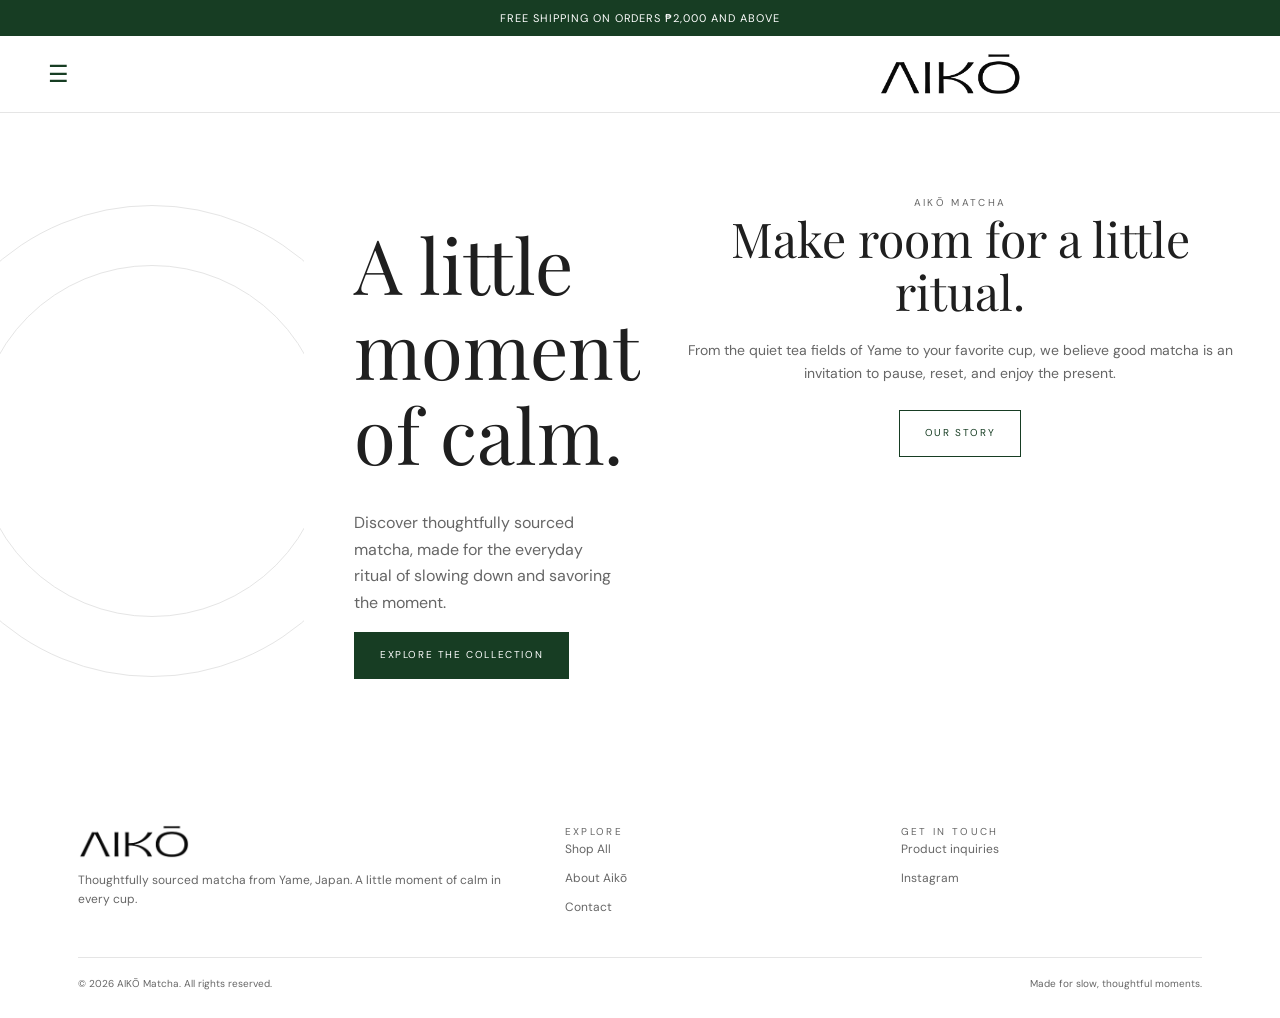
==== index.html @ 4884ad60 "Update index.html" ====
<!doctype html>
<html lang="en">
<head>
  <meta charset="utf-8">
  <meta name="viewport" content="width=device-width,initial-scale=1">
  <meta name="theme-color" content="#f7f6f0">
  <title>Home | AIKŌ Matcha</title>
  <meta name="description" content="Discover thoughtfully sourced Japanese matcha from Yame, Japan at AIKŌ Matcha.">
  <link rel="stylesheet" href="assets/styles.css">
</head>

<body>

  <div class="announcement">
    FREE SHIPPING ON ORDERS ₱2,000 AND ABOVE
  </div>

  <header class="site-header">
  <div class="nav-wrap" style="position: relative;">

      <button class="menu-toggle" aria-label="Open menu" onclick="toggleMenu()">☰</button>

     <nav class="nav-links">
  <a href="index.html">Home</a>
  <a href="shop.html">Shop All</a>
  <a href="about.html">Our Story</a>
  <a href="contact.html">Contact</a>
</nav>

     <a class="brand" href="index.html" style="position: absolute; left: 50%; top: 50%; transform: translate(-50%, -50%); z-index: 2;">
  <img src="assets/aiko-logo.png" alt="Aikō Matcha" style="height: 45px; width: auto; display: block;">
</a>

    </div>

    <nav class="mobile-nav">
      <a href="index.html">Home</a>
      <a href="shop.html">Shop All</a>
      <a href="about.html">About Aikō</a>
      <a href="contact.html">Contact</a>
    </nav>
  </header>

  <main>

    <!-- HERO SECTION -->
    <section class="hero">

      <!-- VIDEO ABOVE THE INTRODUCTION -->
  
<section class="hero">

  <div class="hero-art">
   <video autoplay muted loop playsinline
  style="width:100vw;max-width:none;height:520px;position:relative;left:50%;transform:translateX(-50%);z-index:1;object-fit:cover;display:block;"
  aria-label="AIKŌ Matcha video">
      <source src="assets/Aiko-compressed.MP4" type="video/mp4">
    </video>
  </div>

  <div class="hero-copy">
 <h1>A little moment<br>of calm.</h1>
    <p class="lead">Discover thoughtfully sourced matcha, made for the everyday ritual of slowing down and savoring the moment.</p>
    <a class="button" href="shop.html">Explore the collection</a>
  </div>

</section>

    <!-- STORY SECTION -->
    <section class="story-band">

      <div class="eyebrow">Aikō Matcha</div>

      <h2>Make room for a little ritual.</h2>

      <p>
        From the quiet tea fields of Yame to your favorite cup, we believe good matcha is an invitation to pause, reset, and enjoy the present.
      </p>

      <a class="button outline" href="about.html">
        Our story
      </a>

    </section>

  </main>

  <!-- FOOTER -->
  <footer class="footer">

    <div class="container">

      <div class="footer-grid">

        <div>

         <a class="brand" href="index.html">
  <img src="assets/aiko-logo.png"
       alt="Aikō Matcha"
       style="height: 35px; width: auto; display: block;">
</a>

          <p>
            Thoughtfully sourced matcha from Yame, Japan. A little moment of calm in every cup.
          </p>

        </div>

        <div>

          <div class="eyebrow">Explore</div>

          <div class="footer-links">
            <a href="shop.html">Shop All</a>
            <a href="about.html">About Aikō</a>
            <a href="contact.html">Contact</a>
          </div>

        </div>

        <div>

          <div class="eyebrow">Get in touch</div>

          <div class="footer-links">
            <a href="contact.html">Product inquiries</a>
            <a href="https://www.instagram.com/" target="_blank" rel="noopener">Instagram </a>
          </div>

        </div>

      </div>

      <div class="copyright">

        <span>
          © <span data-year></span> AIKŌ Matcha. All rights reserved.
        </span>

        <span>
          Made for slow, thoughtful moments.
        </span>

      </div>

    </div>

  </footer>

  <script src="assets/script.js" defer></script>

</body>
</html>
---- assets/styles.css ----
@import url('https://fonts.googleapis.com/css2?family=DM+Sans:wght@400;500;600&family=Playfair+Display:wght@400;500;600&display=swap');

:root {
  --cream: #ffffff;
  --paper: #ffffff;
  --sage: #ffffff;
  --green: #173D23;
  --deep: #1f1f1f;
  --muted: #666666;
  --line: #e5e5e5;
  --white: #ffffff;
  --serif: 'Playfair Display', Georgia, serif;
  --sans: 'DM Sans', Arial, sans-serif;
}

/* GENERAL */

* {
  box-sizing: border-box;
}

html {
  scroll-behavior: smooth;
}

body {
  margin: 0;
  background: var(--cream);
  color: var(--deep);
  font-family: var(--sans);
  font-size: 14px;
  line-height: 1.65;
}

a {
  color: inherit;
  text-decoration: none;
}

button,
input,
textarea,
select {
  font: inherit;
}

/* ANNOUNCEMENT BAR */

.announcement {
  text-align: center;
  background: var(--green);
  color: #fff;
  padding: 9px 16px;
  font-size: 11px;
  letter-spacing: .09em;
}

/* STANDARD HEADER */

.site-header {
  background: rgba(255,255,255,.98);
  border-bottom: 1px solid var(--line);
  position: sticky;
  top: 0;
  z-index: 100;
}

.nav-wrap {
  position: relative;
  max-width: 1240px;
  margin: auto;
  padding: 15px 28px;
  display: grid;
  grid-template-columns: 1fr auto 1fr;
  align-items: center;
  min-height: 76px;
}

/* HAMBURGER */

.menu-toggle {
  display: block;
  justify-self: start;
  background: none;
  border: none;
  color: var(--green);
  font-size: 23px;
  padding: 0;
  cursor: pointer;
  line-height: 1;
  z-index: 3;
}

/* HIDE OLD DESKTOP NAVIGATION */

.nav-links {
  display: none !important;
}

/* CENTERED LOGO */

.nav-wrap .brand {
  grid-column: 2;
  justify-self: center;
  display: block;
  text-align: center;
  line-height: 0;
  z-index: 2;
}

.nav-wrap .brand img {
  height: 45px;
  width: auto;
  display: block;
}

/* CART LINK */

.cart-link {
  grid-column: 3;
  justify-self: end;
  color: var(--green);
  font-size: 10px;
  letter-spacing: 1.5px;
  white-space: nowrap;
  z-index: 3;
}

.cart-link:hover {
  opacity: .65;
}

/* HAMBURGER MENU CONTENT */

.mobile-nav {
  display: none;
  padding: 20px 28px;
  background: #ffffff;
  border-top: 1px solid var(--line);
}

.mobile-nav.open {
  display: grid;
  gap: 16px;
}

.mobile-nav a {
  font-size: 11px;
  letter-spacing: .14em;
  text-transform: uppercase;
  color: var(--green);
}

.mobile-nav a:hover {
  opacity: .6;
}

/* CONTAINERS */

.container {
  max-width: 1180px;
  margin: auto;
  padding: 0 28px;
}

.eyebrow {
  font-size: 10px;
  letter-spacing: .23em;
  text-transform: uppercase;
  color: var(--muted);
}

/* TYPOGRAPHY */

h1,
h2,
h3 {
  font-family: var(--serif);
  font-weight: 400;
  line-height: 1.12;
}

h1 {
  font-size: clamp(42px, 6vw, 76px);
  margin: 18px 0;
}

h2 {
  font-size: clamp(32px, 4vw, 48px);
  margin: 0 0 20px;
}

h3 {
  font-size: 25px;
}

.lead {
  font-size: 16px;
  color: var(--muted);
  max-width: 530px;
}

/* BUTTONS */

.button {
  display: inline-flex;
  align-items: center;
  justify-content: center;
  padding: 14px 25px;
  background: var(--green);
  color: white;
  border: 1px solid var(--green);
  font-size: 10px;
  letter-spacing: .16em;
  text-transform: uppercase;
  transition: .2s;
}

.button:hover {
  background: #245332;
  border-color: #245332;
}

.button.outline {
  background: transparent;
  color: var(--green);
  border-color: var(--green);
}

.button.outline:hover {
  background: var(--green);
  color: white;
}

/* HOMEPAGE HERO */

.hero {
  display: grid;
  grid-template-columns: 1fr 1fr;
  min-height: 610px;
  background: var(--paper);
}

.hero-copy {
  padding: 90px max(40px, calc((100vw - 1180px)/2));
  padding-right: 7%;
  display: flex;
  flex-direction: column;
  justify-content: center;
  align-items: flex-start;
}

.hero-art {
  min-height: 500px;
  background: #ffffff;
  display: flex;
  align-items: center;
  justify-content: center;
  position: relative;
  overflow: hidden;
}

.hero-art:before,
.hero-art:after {
  content: '';
  position: absolute;
  border: 1px solid #e5e5e5;
  border-radius: 50%;
  width: 470px;
  height: 470px;
}

.hero-art:after {
  width: 350px;
  height: 350px;
}

.hero-art img {
  width: min(74%, 440px);
  position: relative;
  z-index: 1;
  mix-blend-mode: multiply;
}

/* SECTIONS */

.section {
  padding: 88px 0;
}

.section-head {
  display: flex;
  justify-content: space-between;
  align-items: end;
  margin-bottom: 30px;
}

.section-head p {
  max-width: 400px;
  color: var(--muted);
}

/* PRODUCTS */

.product-grid {
  display: grid;
  grid-template-columns: repeat(2, minmax(0, 1fr));
  gap: 26px;
}

.product-card .product-image {
  display: block;
  background: var(--paper);
  overflow: hidden;
}

.product-card img {
  display: block;
  width: 100%;
  transition: transform .5s;
}

.product-card a:hover img {
  transform: scale(1.025);
}

.product-meta {
  display: flex;
  justify-content: space-between;
  gap: 10px;
  padding: 15px 2px;
}

.product-meta h3 {
  font-size: 22px;
  margin: 0 0 3px;
}

.price {
  font-size: 12px;
  color: var(--muted);
}

/* STORY */

.story-band {
  background: #ffffff;
  padding: 82px 24px;
  text-align: center;
}

.story-band p {
  max-width: 600px;
  margin: 0 auto 25px;
  color: var(--muted);
}

/* SPLIT CONTENT */

.split {
  display: grid;
  grid-template-columns: 1fr 1fr;
  gap: 70px;
  align-items: center;
}

.split img {
  width: 100%;
  display: block;
  background: var(--paper);
}

.text-block p {
  color: var(--muted);
}

/* PAGE INTRO */

.page-intro {
  text-align: center;
  padding: 75px 20px 48px;
}

.page-intro p {
  max-width: 580px;
  margin: auto;
  color: var(--muted);
}

/* PRODUCT DETAILS */

.product-detail {
  display: grid;
  grid-template-columns: 1.05fr .95fr;
  gap: 70px;
  padding: 50px 0 90px;
  align-items: start;
}

.product-detail .product-visual {
  background: var(--paper);
}

.product-detail img {
  width: 100%;
  display: block;
}

.product-info {
  position: sticky;
  top: 120px;
  padding-top: 30px;
}

.product-info h1 {
  font-size: 54px;
}

.product-info .price {
  font-size: 16px;
  color: var(--deep);
}

.product-info p {
  color: var(--muted);
}

.product-info .button {
  margin-top: 20px;
}

.note {
  font-size: 11px;
  color: var(--muted);
  margin-top: 14px;
}

/* CONTACT FORM */

.contact-layout {
  display: grid;
  grid-template-columns: .8fr 1.2fr;
  gap: 70px;
  padding: 25px 0 90px;
}

.form {
  display: grid;
  gap: 14px;
}

.form label {
  font-size: 10px;
  letter-spacing: .12em;
  text-transform: uppercase;
}

.form input,
.form textarea,
.form select {
  width: 100%;
  padding: 14px;
  background: #ffffff;
  border: 1px solid var(--line);
  outline: none;
  color: var(--deep);
}

.form textarea {
  min-height: 130px;
  resize: vertical;
}

.form input:focus,
.form textarea:focus,
.form select:focus {
  border-color: var(--green);
}

/* FOOTER */

.footer {
  background: #ffffff;
  padding: 55px 0 25px;
}

.footer-grid {
  display: grid;
  grid-template-columns: 1.5fr 1fr 1fr;
  gap: 35px;
}

.footer .brand {
  text-align: left;
  font-size: 26px;
}

.footer p,
.footer a {
  font-size: 12px;
  color: var(--muted);
}

.footer-links {
  display: grid;
  gap: 9px;
}

.copyright {
  border-top: 1px solid var(--line);
  margin-top: 35px;
  padding-top: 18px;
  display: flex;
  justify-content: space-between;
  font-size: 10px;
  color: var(--muted);
}

/* TAGS */

.tag {
  display: inline-block;
  border: 1px solid var(--line);
  padding: 6px 10px;
  font-size: 9px;
  letter-spacing: .14em;
  text-transform: uppercase;
  color: var(--muted);
}

/* ADD TO CART */

.add-cart-btn {
  display: block;
  width: 100%;
  margin-top: 12px;
  padding: 13px 10px;
  background: var(--green);
  color: #fff;
  border: 1px solid var(--green);
  font-size: 10px;
  letter-spacing: 2px;
  cursor: pointer;
  transition: all .3s ease;
}

.add-cart-btn:hover {
  background: #fff;
  color: var(--green);
}

.cart-message {
  font-size: 12px;
  color: var(--green);
  margin-top: 8px;
  min-height: 16px;
}

/* CART PAGE */

.cart-section {
  margin: 50px auto;
  padding: 30px;
  max-width: 700px;
  background: #fff;
  border: 1px solid var(--line);
}

.cart-section h2 {
  font-size: 22px;
  margin-bottom: 20px;
}

.cart-item {
  display: flex;
  justify-content: space-between;
  padding: 12px 0;
  border-bottom: 1px solid var(--line);
  font-size: 13px;
}

.cart-total {
  display: flex;
  justify-content: space-between;
  margin-top: 20px;
  font-weight: 600;
}

.checkout-btn {
  display: block;
  width: 100%;
  margin-top: 22px;
  padding: 15px;
  background: var(--green);
  color: white;
  text-align: center;
  text-decoration: none;
  font-size: 11px;
  letter-spacing: 2px;
}

.checkout-btn:hover {
  background: #245332;
}

.empty-cart {
  font-size: 13px;
  color: #777;
}

/* MOBILE AND TABLET */

@media (max-width: 760px) {

  .nav-wrap {
    grid-template-columns: 1fr auto 1fr;
    padding: 13px 18px;
    min-height: 68px;
  }

  .menu-toggle {
    display: block;
    font-size: 22px;
  }

  .nav-links {
    display: none !important;
  }

  .nav-wrap .brand img {
    height: 42px;
  }

  .cart-link {
    font-size: 9px;
    letter-spacing: 1px;
  }

  .mobile-nav {
    padding: 18px 22px 24px;
  }

  .mobile-nav.open {
    display: grid;
    gap: 16px;
  }

  .hero {
    grid-template-columns: 1fr;
  }

  .hero-copy {
    padding: 65px 28px;
  }

  .hero-art {
    min-height: 370px;
  }

  .section {
    padding: 60px 0;
  }

  .container {
    padding: 0 20px;
  }

  .section-head {
    display: block;
  }

  .product-grid {
    gap: 14px;
  }

  .product-meta {
    display: block;
  }

  .product-meta h3 {
    font-size: 18px;
  }

  .split,
  .product-detail,
  .contact-layout {
    grid-template-columns: 1fr;
    gap: 30px;
  }

  .product-detail {
    padding-top: 25px;
  }

  .product-info {
    position: static;
    padding-top: 0;
  }

  .product-info h1 {
    font-size: 44px;
  }

  .footer-grid {
    grid-template-columns: 1fr 1fr;
  }

  .footer-grid > div:first-child {
    grid-column: 1 / -1;
  }

  .copyright {
    display: block;
    line-height: 2;
  }

  .page-intro {
    padding: 55px 18px 35px;
  }

  .cart-section {
    margin: 30px auto;
    padding: 20px;
  }

}
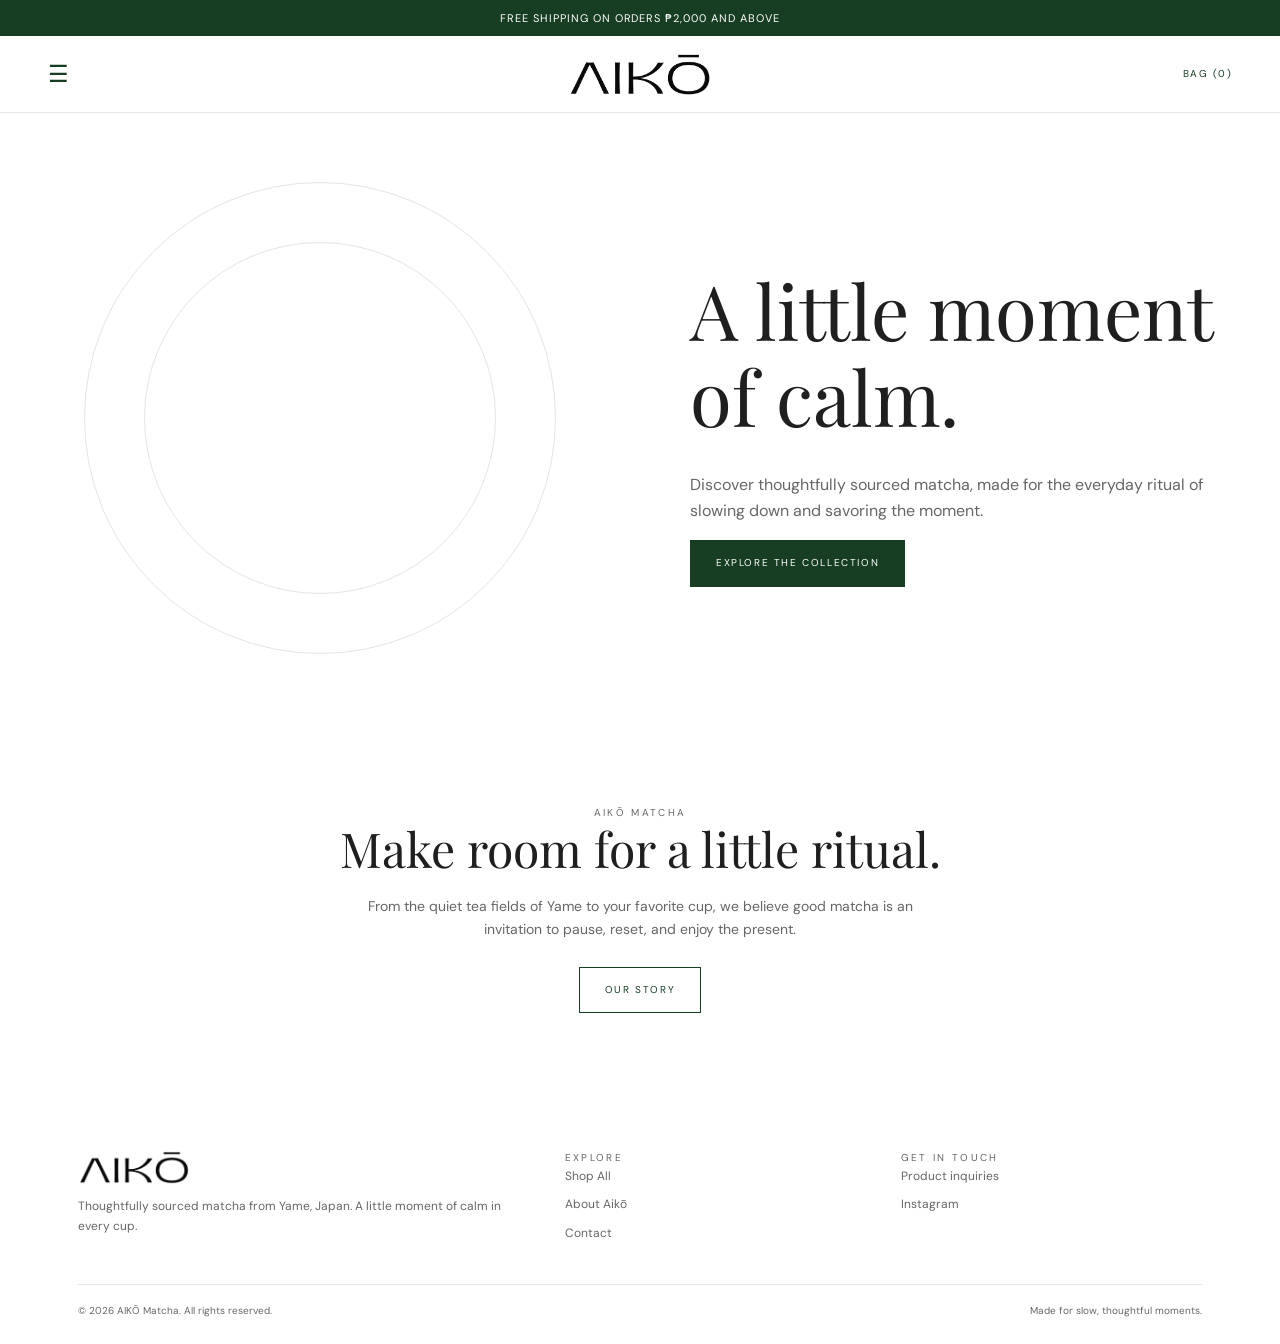
==== commit 3d074916: "Update index.html" ====
--- a/index.html
+++ b/index.html
@@ -5,67 +5,102 @@
   <meta charset="utf-8">
   <meta name="viewport" content="width=device-width,initial-scale=1">
   <meta name="theme-color" content="#f7f6f0">
+
   <title>Home | AIKŌ Matcha</title>
+
   <meta name="description" content="Discover thoughtfully sourced Japanese matcha from Yame, Japan at AIKŌ Matcha.">
+
   <link rel="stylesheet" href="assets/styles.css">
 </head>
 
 <body>
 
+  <!-- ANNOUNCEMENT BAR -->
   <div class="announcement">
     FREE SHIPPING ON ORDERS ₱2,000 AND ABOVE
   </div>
 
+  <!-- HEADER -->
   <header class="site-header">
-  <div class="nav-wrap" style="position: relative;">
-
-      <button class="menu-toggle" aria-label="Open menu" onclick="toggleMenu()">☰</button>
-
-     <nav class="nav-links">
-  <a href="index.html">Home</a>
-  <a href="shop.html">Shop All</a>
-  <a href="about.html">Our Story</a>
-  <a href="contact.html">Contact</a>
-</nav>
-
-     <a class="brand" href="index.html" style="position: absolute; left: 50%; top: 50%; transform: translate(-50%, -50%); z-index: 2;">
-  <img src="assets/aiko-logo.png" alt="Aikō Matcha" style="height: 45px; width: auto; display: block;">
-</a>
+
+    <div class="nav-wrap">
+
+      <!-- HAMBURGER MENU -->
+      <button
+        class="menu-toggle"
+        type="button"
+        aria-label="Open menu"
+        aria-expanded="false"
+      >
+        ☰
+      </button>
+
+      <!-- CENTER LOGO -->
+      <a class="brand" href="index.html">
+        <img
+          src="assets/aiko-logo.png"
+          alt="Aikō Matcha"
+          style="height:45px;width:auto;display:block;"
+        >
+      </a>
+
+      <!-- SHOPPING BAG -->
+      <a class="cart-link" href="cart.html">
+        BAG (<span id="cart-count">0</span>)
+      </a>
 
     </div>
 
+    <!-- DROPDOWN MENU -->
     <nav class="mobile-nav">
       <a href="index.html">Home</a>
       <a href="shop.html">Shop All</a>
       <a href="about.html">About Aikō</a>
       <a href="contact.html">Contact</a>
     </nav>
+
   </header>
 
+
+  <!-- MAIN CONTENT -->
   <main>
 
     <!-- HERO SECTION -->
     <section class="hero">
 
-      <!-- VIDEO ABOVE THE INTRODUCTION -->
-  
-<section class="hero">
-
-  <div class="hero-art">
-   <video autoplay muted loop playsinline
-  style="width:100vw;max-width:none;height:520px;position:relative;left:50%;transform:translateX(-50%);z-index:1;object-fit:cover;display:block;"
-  aria-label="AIKŌ Matcha video">
-      <source src="assets/Aiko-compressed.MP4" type="video/mp4">
-    </video>
-  </div>
-
-  <div class="hero-copy">
- <h1>A little moment<br>of calm.</h1>
-    <p class="lead">Discover thoughtfully sourced matcha, made for the everyday ritual of slowing down and savoring the moment.</p>
-    <a class="button" href="shop.html">Explore the collection</a>
-  </div>
-
-</section>
+      <!-- HERO VIDEO -->
+      <div class="hero-art">
+
+        <video
+          autoplay
+          muted
+          loop
+          playsinline
+          style="width:100vw;max-width:none;height:520px;position:relative;left:50%;transform:translateX(-50%);z-index:1;object-fit:cover;display:block;"
+          aria-label="AIKŌ Matcha video"
+        >
+          <source src="assets/Aiko-compressed.MP4" type="video/mp4">
+        </video>
+
+      </div>
+
+      <!-- HERO TEXT -->
+      <div class="hero-copy">
+
+        <h1>A little moment<br>of calm.</h1>
+
+        <p class="lead">
+          Discover thoughtfully sourced matcha, made for the everyday ritual of slowing down and savoring the moment.
+        </p>
+
+        <a class="button" href="shop.html">
+          Explore the collection
+        </a>
+
+      </div>
+
+    </section>
+
 
     <!-- STORY SECTION -->
     <section class="story-band">
@@ -86,6 +121,7 @@
 
   </main>
 
+
   <!-- FOOTER -->
   <footer class="footer">
 
@@ -93,13 +129,16 @@
 
       <div class="footer-grid">
 
+        <!-- BRAND -->
         <div>
 
-         <a class="brand" href="index.html">
-  <img src="assets/aiko-logo.png"
-       alt="Aikō Matcha"
-       style="height: 35px; width: auto; display: block;">
-</a>
+          <a class="brand" href="index.html">
+            <img
+              src="assets/aiko-logo.png"
+              alt="Aikō Matcha"
+              style="height:35px;width:auto;display:block;"
+            >
+          </a>
 
           <p>
             Thoughtfully sourced matcha from Yame, Japan. A little moment of calm in every cup.
@@ -107,6 +146,8 @@
 
         </div>
 
+
+        <!-- EXPLORE -->
         <div>
 
           <div class="eyebrow">Explore</div>
@@ -119,19 +160,30 @@
 
         </div>
 
+
+        <!-- CONTACT -->
         <div>
 
           <div class="eyebrow">Get in touch</div>
 
           <div class="footer-links">
             <a href="contact.html">Product inquiries</a>
-            <a href="https://www.instagram.com/" target="_blank" rel="noopener">Instagram </a>
+
+            <a
+              href="https://www.instagram.com/"
+              target="_blank"
+              rel="noopener"
+            >
+              Instagram
+            </a>
           </div>
 
         </div>
 
       </div>
 
+
+      <!-- COPYRIGHT -->
       <div class="copyright">
 
         <span>
@@ -148,8 +200,9 @@
 
   </footer>
 
+
+  <!-- JAVASCRIPT -->
   <script src="assets/script.js" defer></script>
 
 </body>
 </html>
-
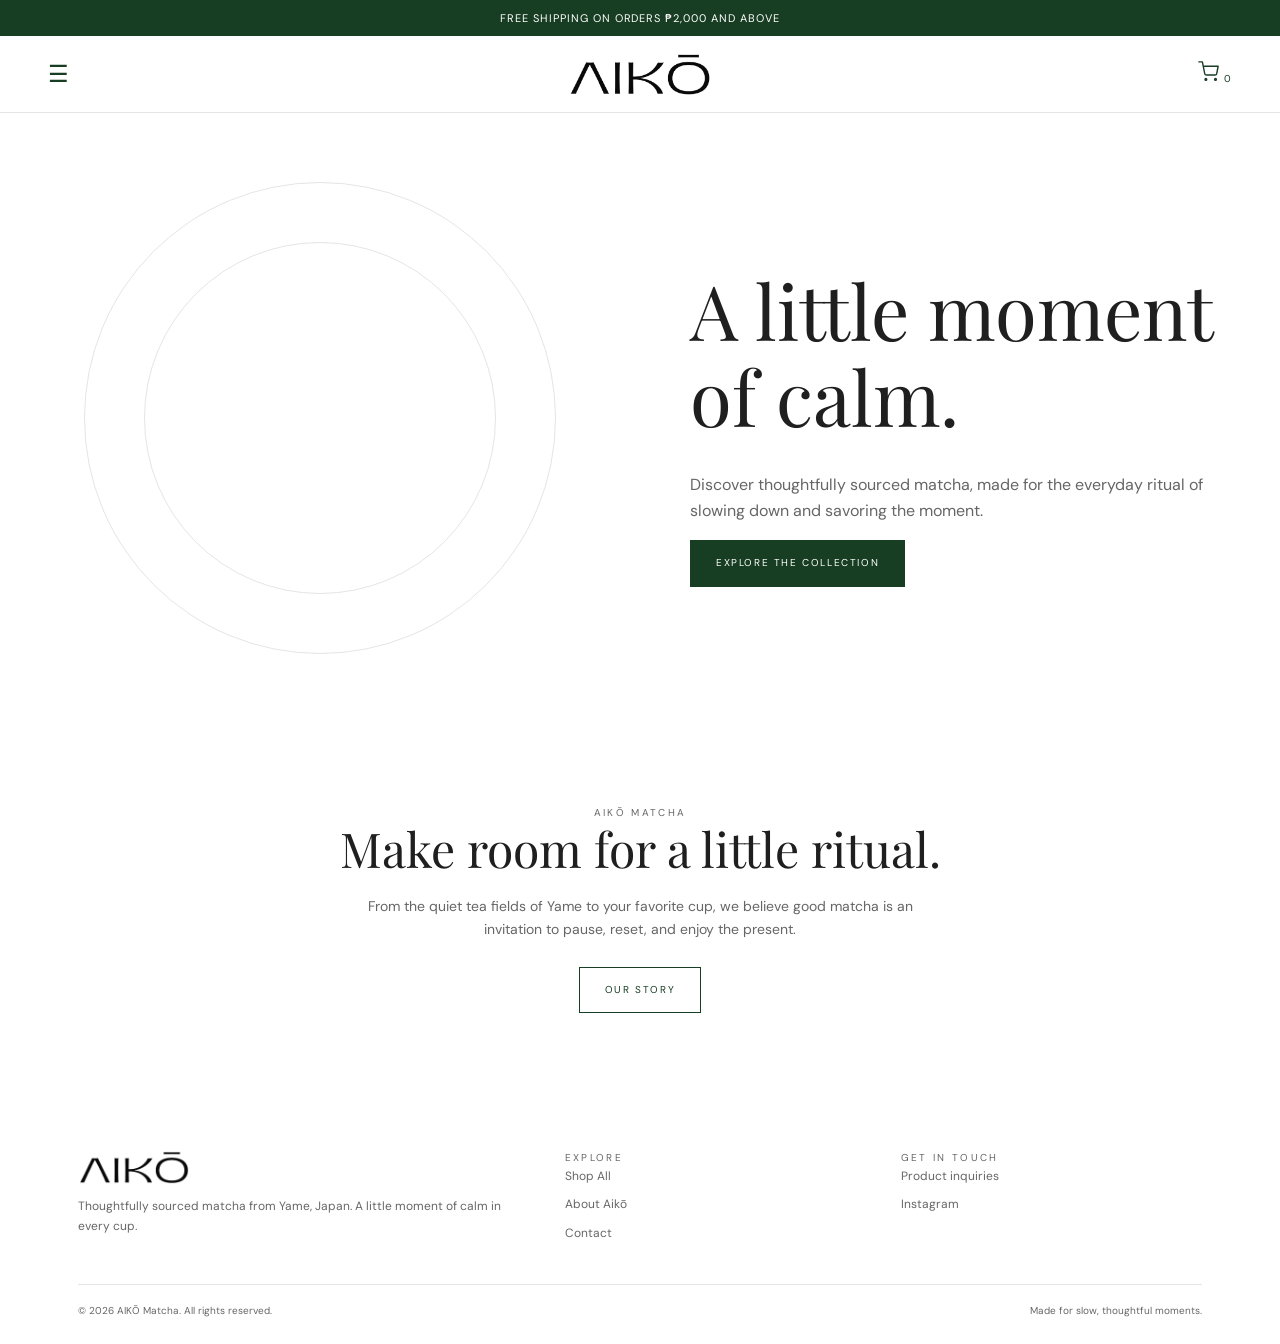
==== commit f108e29e: "Replace cart link with SVG icon and aria-label" ====
--- a/index.html
+++ b/index.html
@@ -45,10 +45,25 @@
       </a>
 
       <!-- SHOPPING BAG -->
-      <a class="cart-link" href="cart.html">
-        BAG (<span id="cart-count">0</span>)
-      </a>
-
+      <a class="cart-link" href="cart.html" aria-label="Shopping cart">
+  <svg
+    xmlns="http://www.w3.org/2000/svg"
+    width="21"
+    height="21"
+    viewBox="0 0 24 24"
+    fill="none"
+    stroke="currentColor"
+    stroke-width="1.6"
+    stroke-linecap="round"
+    stroke-linejoin="round"
+    aria-hidden="true"
+  >
+    <circle cx="9" cy="21" r="1"/>
+    <circle cx="20" cy="21" r="1"/>
+    <path d="M1 1h4l2.68 13.39a2 2 0 0 0 2 1.61h9.72a2 2 0 0 0 2-1.61L23 6H6"/>
+  </svg>
+  <span id="cart-count">0</span>
+</a>
     </div>
 
     <!-- DROPDOWN MENU -->
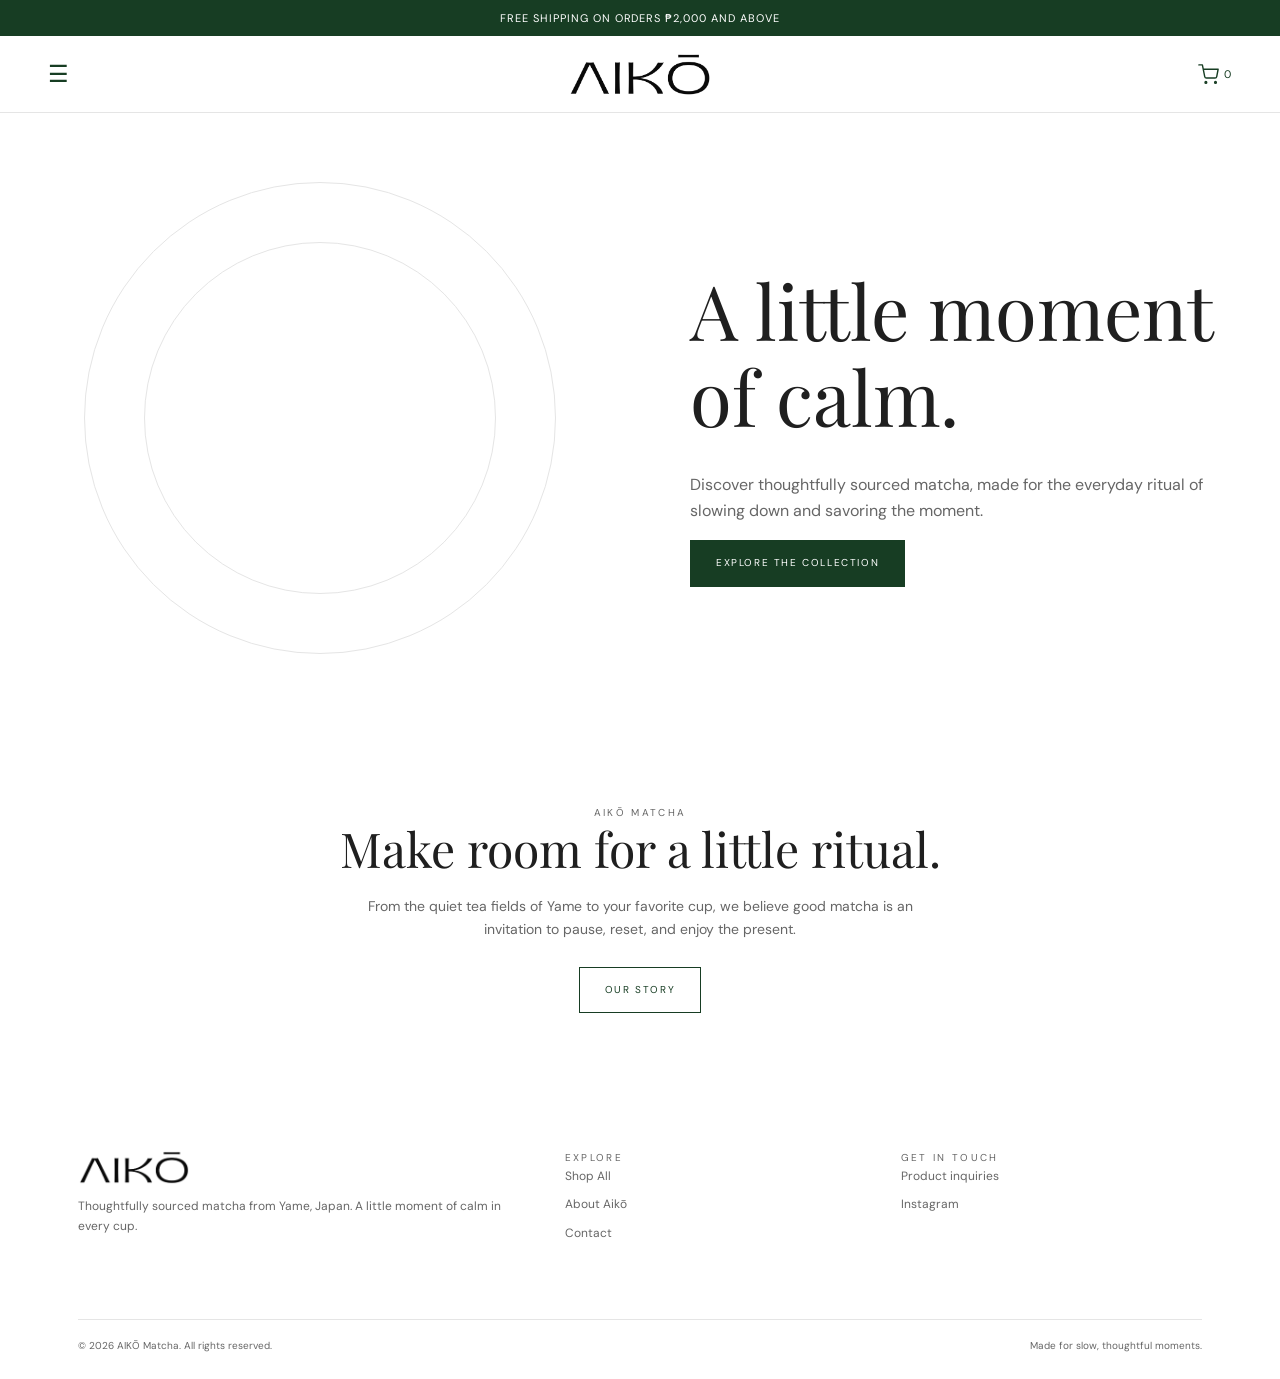
==== commit 89220562: "Add TikTok and Facebook links to index.html" ====
--- a/index.html
+++ b/index.html
@@ -190,7 +190,21 @@
               rel="noopener"
             >
               Instagram
-            </a>
+            </a><a
+  href="https://www.tiktok.com/@aikomatchaph?_r=1&_t=ZS-9BJpIWGnuqa"
+  target="_blank"
+  rel="noopener"
+
+  TikTok
+</a>
+
+<a
+  href="https://www.facebook.com/share/1FNJAM6pXR/?mibextid=wwXIfr"
+  target="_blank"
+  rel="noopener"
+
+  Facebook
+</a>
           </div>
 
         </div>
--- a/assets/styles.css
+++ b/assets/styles.css
@@ -725,3 +725,32 @@
   }
 
 }
+.site-header .cart-link {
+  display: flex;
+  align-items: center;
+  justify-self: end;
+  gap: 5px;
+  color: #173D23;
+  text-decoration: none;
+  font-size: 11px;
+  letter-spacing: .05em;
+}
+
+.site-header .cart-link svg {
+  display: block;
+  width: 21px;
+  height: 21px;
+}
+21px;
+}
+
+
+/* Smaller centered header logo across all pages */
+.site-header .brand img {
+  height: 30px !important;
+  width: auto !important;
+  max-width: 150px;
+  display: block;
+  margin: 0 auto;
+  object-fit: contain;
+}
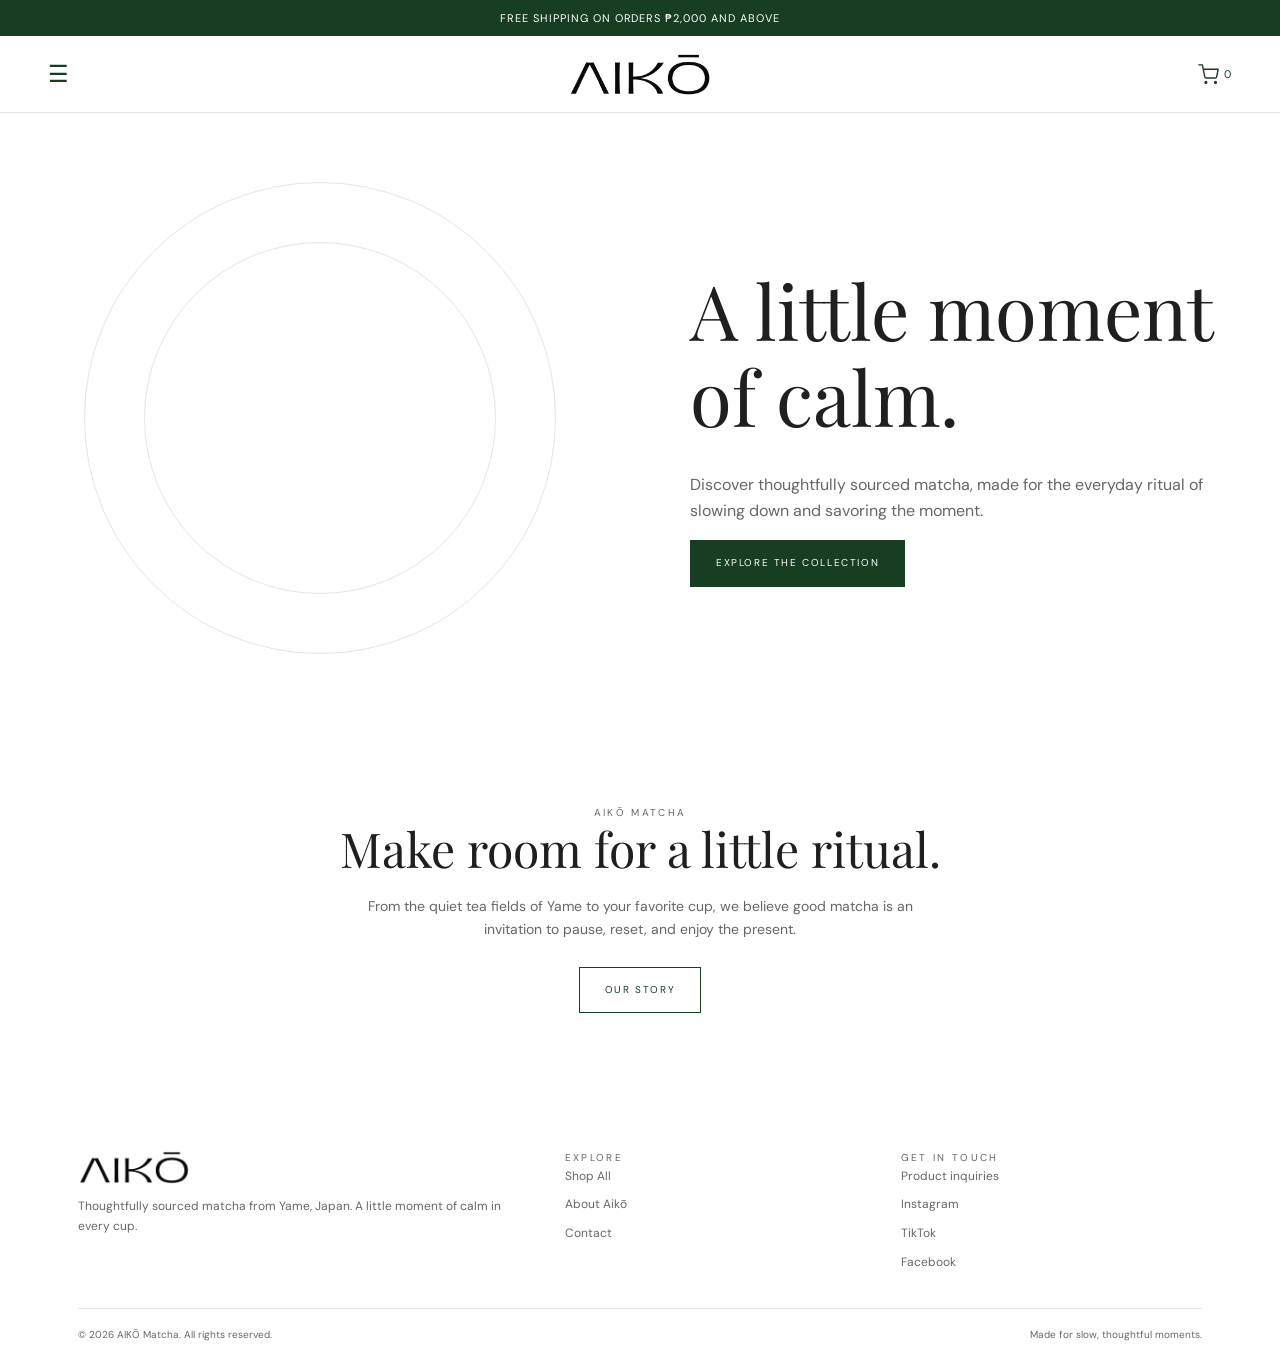
==== commit b581071b: "Update index.html" ====
--- a/index.html
+++ b/index.html
@@ -181,31 +181,33 @@
 
           <div class="eyebrow">Get in touch</div>
 
-          <div class="footer-links">
-            <a href="contact.html">Product inquiries</a>
-
-            <a
-              href="https://www.instagram.com/"
-              target="_blank"
-              rel="noopener"
-            >
-              Instagram
-            </a><a
-  href="https://www.tiktok.com/@aikomatchaph?_r=1&_t=ZS-9BJpIWGnuqa"
-  target="_blank"
-  rel="noopener"
-
-  TikTok
-</a>
-
-<a
-  href="https://www.facebook.com/share/1FNJAM6pXR/?mibextid=wwXIfr"
-  target="_blank"
-  rel="noopener"
-
-  Facebook
-</a>
-          </div>
+         <div class="footer-links">
+  <a href="contact.html">Product inquiries</a>
+
+  <a
+    href="https://www.instagram.com/"
+    target="_blank"
+    rel="noopener"
+  >
+    Instagram
+  </a>
+
+  <a
+    href="https://www.tiktok.com/@aikomatchaph?_r=1&_t=ZS-9BJpIWGnuqa"
+    target="_blank"
+    rel="noopener"
+  >
+    TikTok
+  </a>
+
+  <a
+    href="https://www.facebook.com/share/1FNJAM6pXR/?mibextid=wwXIfr"
+    target="_blank"
+    rel="noopener"
+  >
+    Facebook
+  </a>
+</div>
 
         </div>
 
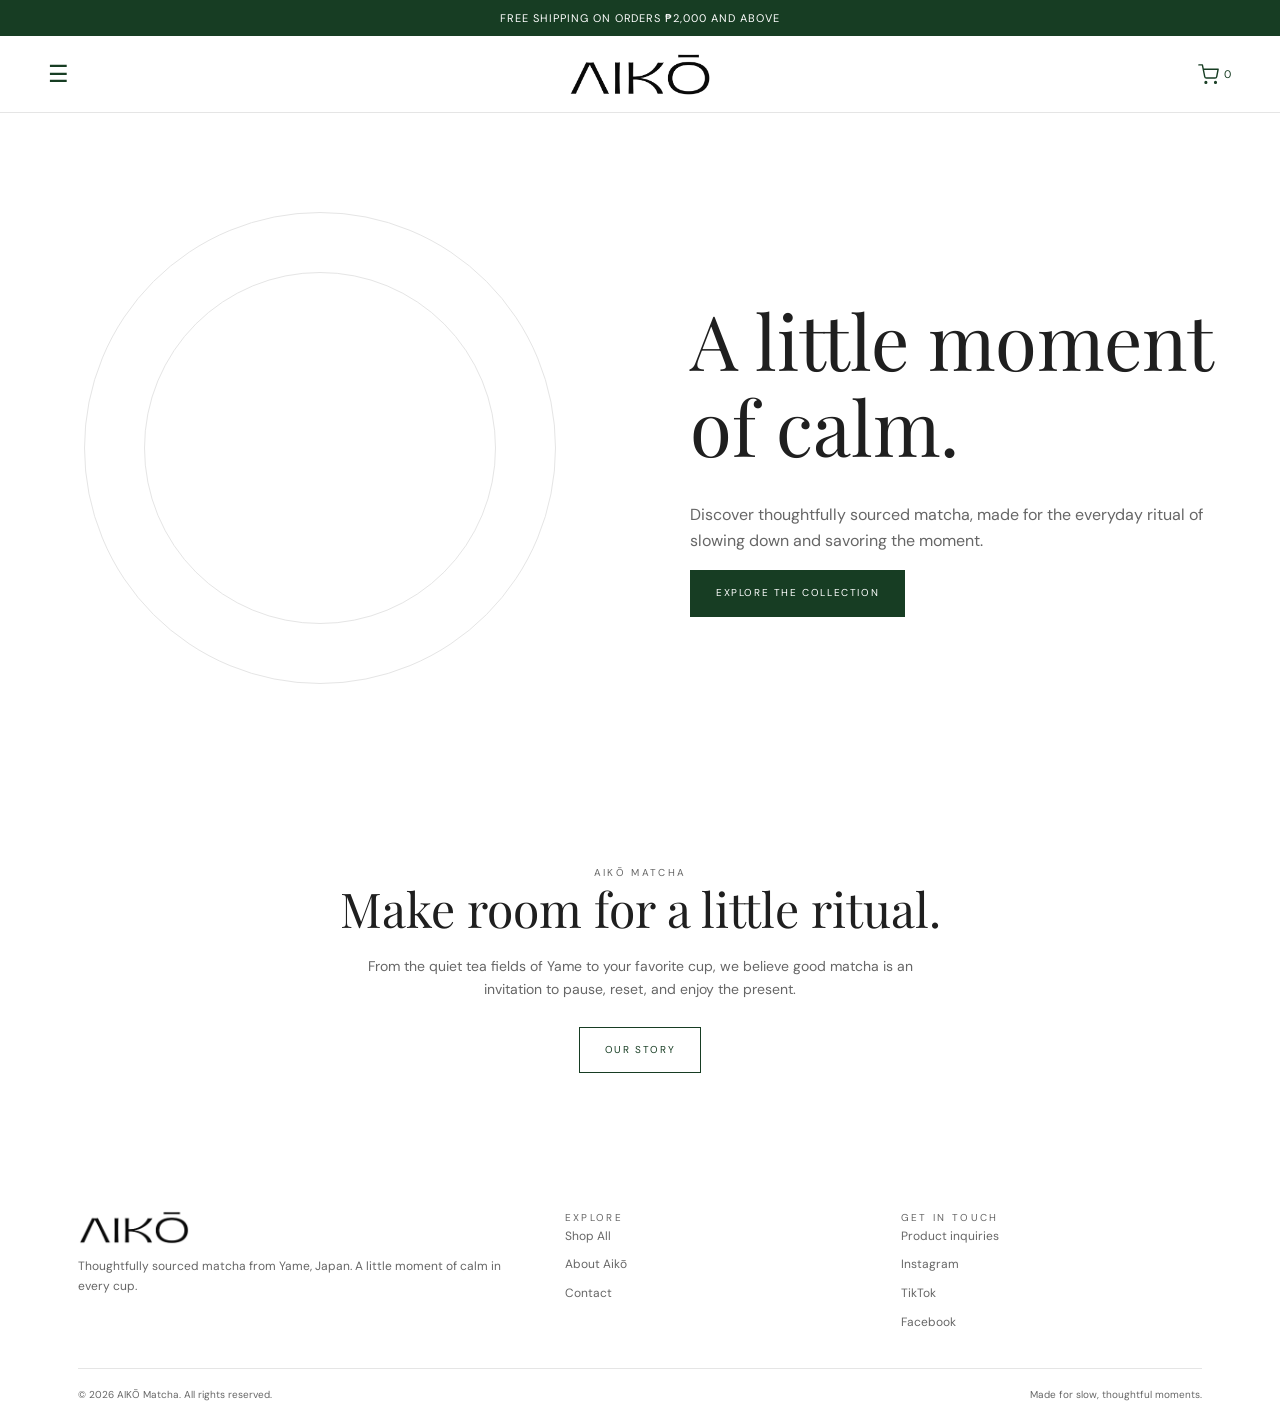
==== commit 7fe2a06f: "Update index.html" ====
--- a/index.html
+++ b/index.html
@@ -91,7 +91,7 @@
           muted
           loop
           playsinline
-          style="width:100vw;max-width:none;height:520px;position:relative;left:50%;transform:translateX(-50%);z-index:1;object-fit:cover;display:block;"
+          style="width:100vw;max-width:none;height:670px;position:relative;left:50%;transform:translateX(-50%);z-index:1;object-fit:cover;display:block;"
           aria-label="AIKŌ Matcha video"
         >
           <source src="assets/Aiko-compressed.MP4" type="video/mp4">
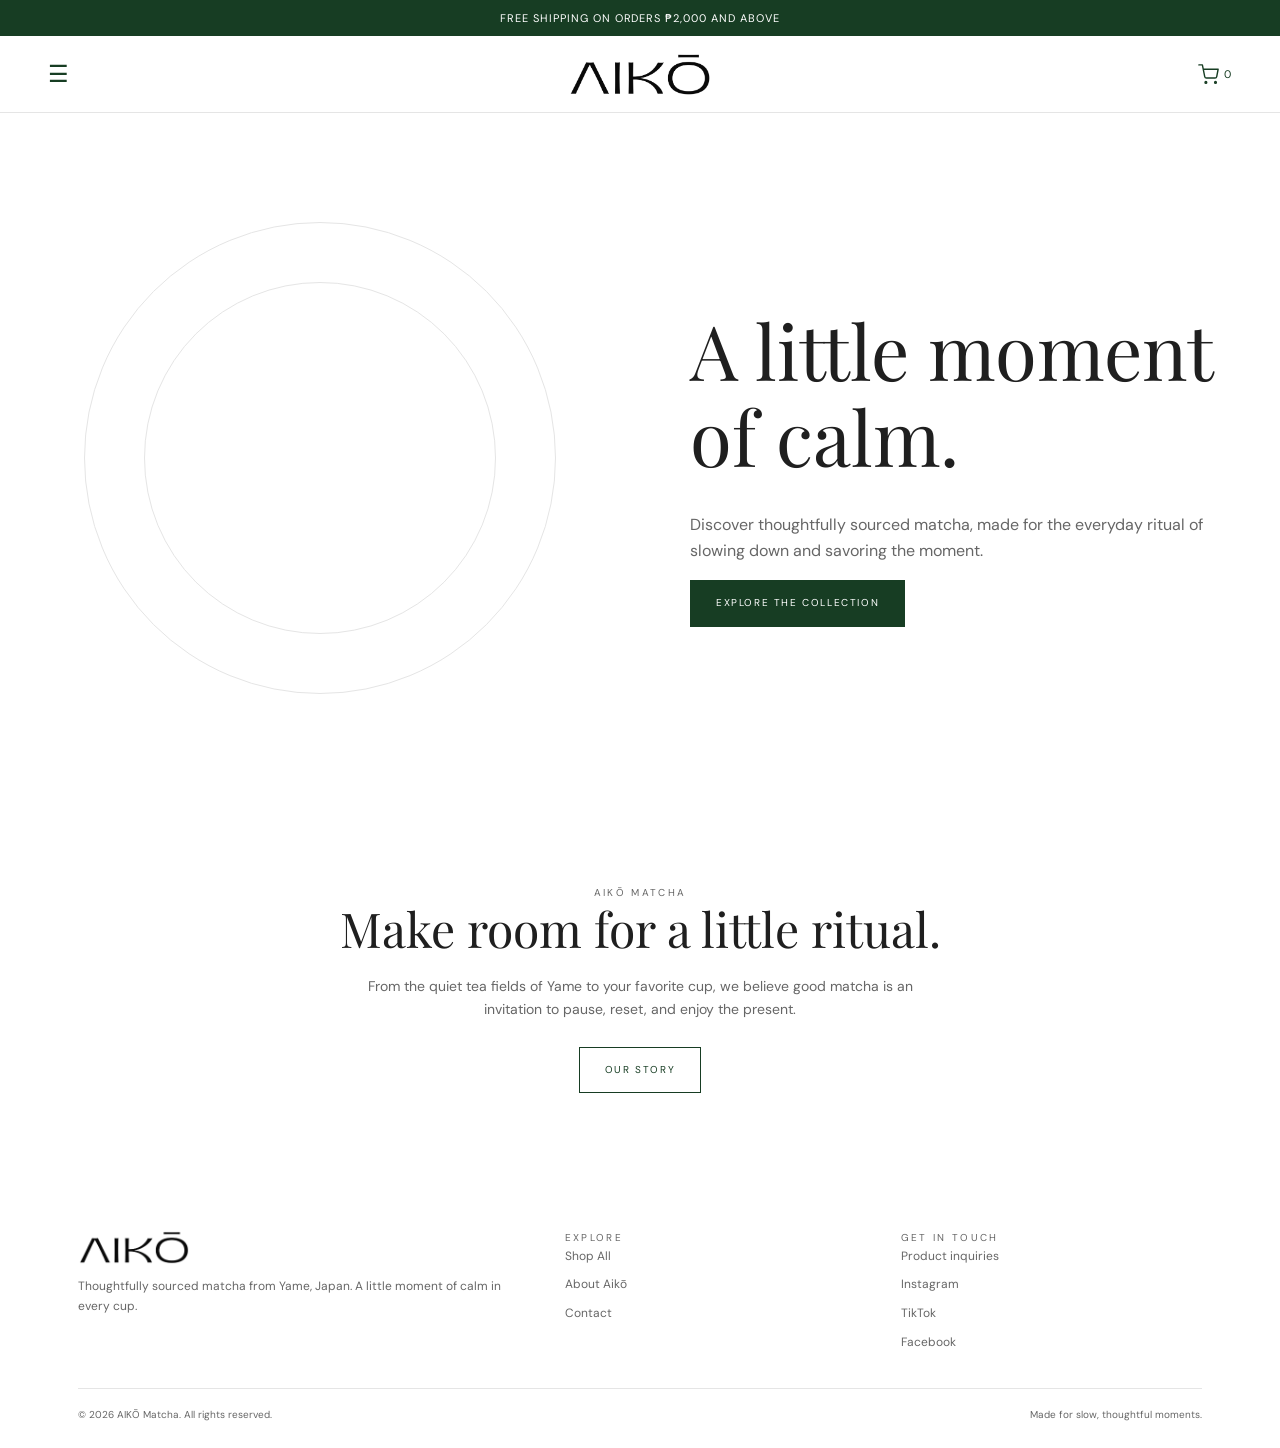
==== commit 0a82494f: "Increase video height from 670px to 690px" ====
--- a/index.html
+++ b/index.html
@@ -91,7 +91,7 @@
           muted
           loop
           playsinline
-          style="width:100vw;max-width:none;height:670px;position:relative;left:50%;transform:translateX(-50%);z-index:1;object-fit:cover;display:block;"
+          style="width:100vw;max-width:none;height:690px;position:relative;left:50%;transform:translateX(-50%);z-index:1;object-fit:cover;display:block;"
           aria-label="AIKŌ Matcha video"
         >
           <source src="assets/Aiko-compressed.MP4" type="video/mp4">
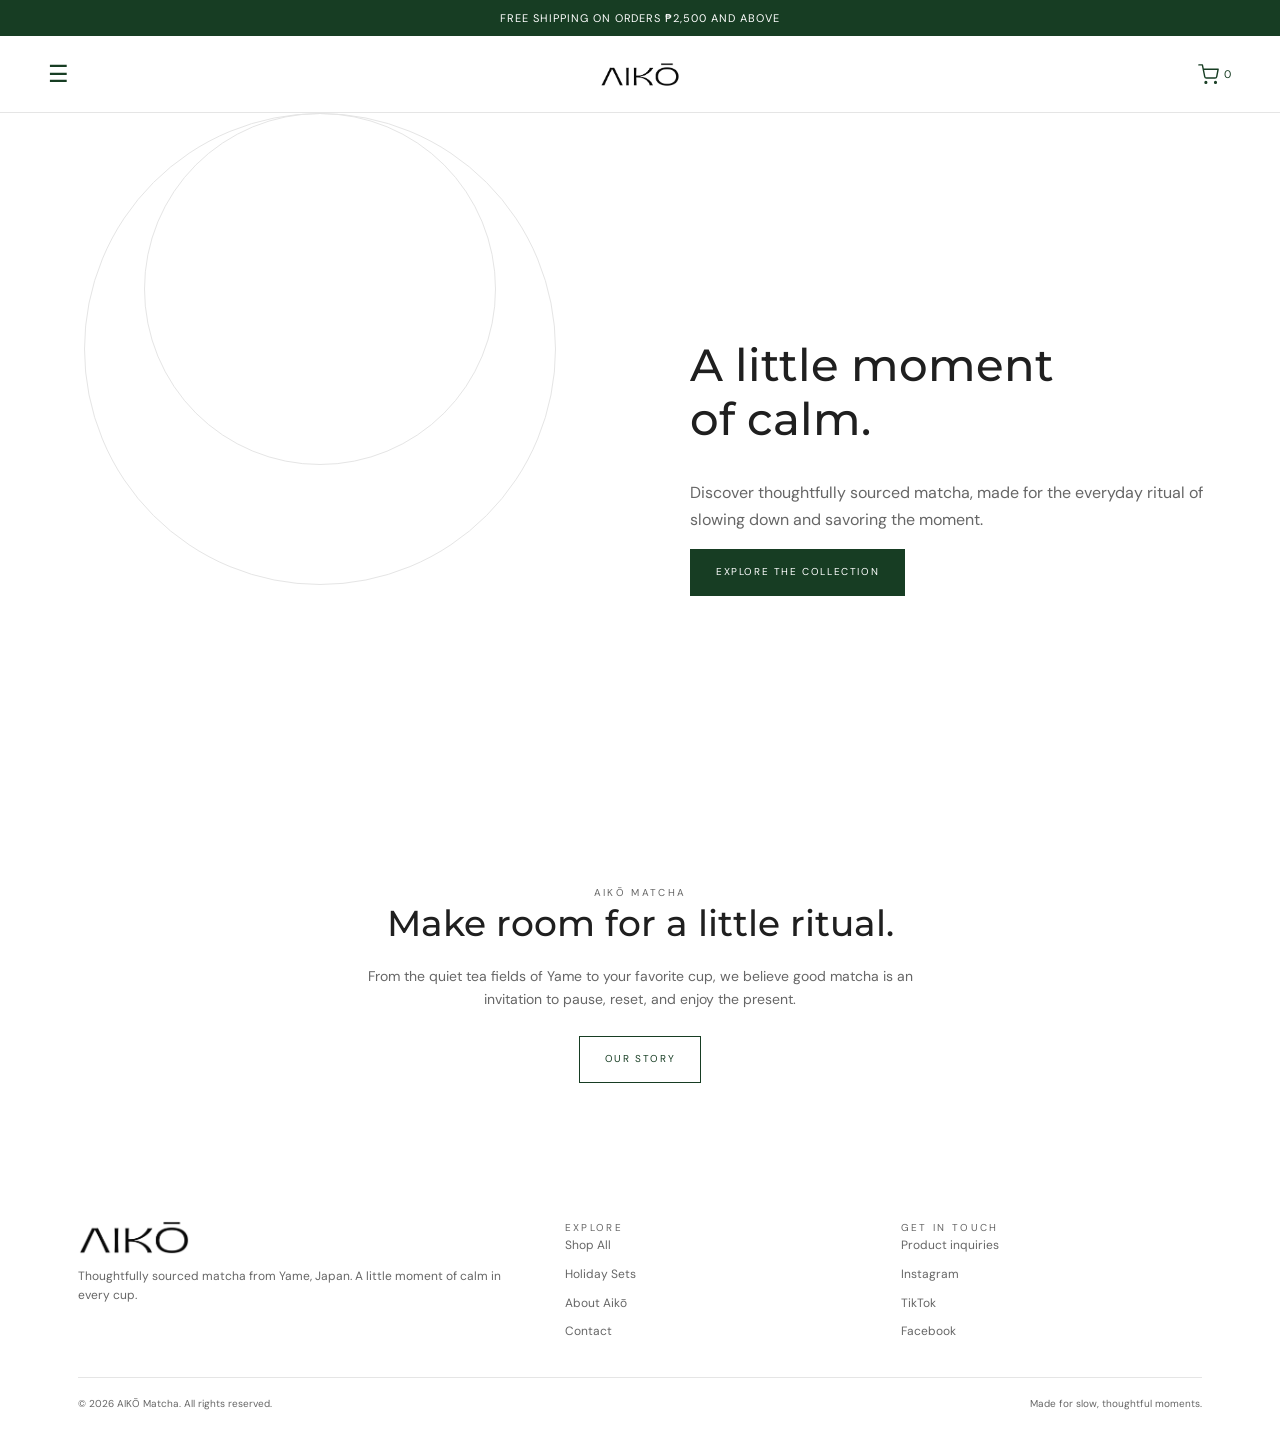
==== commit 9ea81768: "Add files via upload" ====
--- a/index.html
+++ b/index.html
@@ -17,7 +17,7 @@
 
   <!-- ANNOUNCEMENT BAR -->
   <div class="announcement">
-    FREE SHIPPING ON ORDERS ₱2,000 AND ABOVE
+    FREE SHIPPING ON ORDERS ₱2,500 AND ABOVE
   </div>
 
   <!-- HEADER -->
@@ -70,6 +70,7 @@
     <nav class="mobile-nav">
       <a href="index.html">Home</a>
       <a href="shop.html">Shop All</a>
+      <a href="holiday-sets.html">Holiday Sets</a>
       <a href="about.html">About Aikō</a>
       <a href="contact.html">Contact</a>
     </nav>
@@ -169,6 +170,7 @@
 
           <div class="footer-links">
             <a href="shop.html">Shop All</a>
+      <a href="holiday-sets.html">Holiday Sets</a>
             <a href="about.html">About Aikō</a>
             <a href="contact.html">Contact</a>
           </div>
--- a/assets/styles.css
+++ b/assets/styles.css
@@ -1,5 +1,4 @@
-
-@import url('https://fonts.googleapis.com/css2?family=DM+Sans:wght@400;500;600&family=Playfair+Display:wght@400;500;600&display=swap');
+@import url('https://fonts.googleapis.com/css2?family=DM+Sans:wght@400;500;600;700&family=Montserrat:wght@400;500;600;700&display=swap');
 
 :root {
   --cream: #ffffff;
@@ -10,10 +9,12 @@
   --muted: #666666;
   --line: #e5e5e5;
   --white: #ffffff;
-  --serif: 'Playfair Display', Georgia, serif;
-  --sans: 'DM Sans', Arial, sans-serif;
-}
-
+
+  --serif: 'Montserrat', sans-serif;
+  --sans: 'DM Sans', sans-serif;
+  --font-main: 'Montserrat', sans-serif;
+  --font-body: 'DM Sans', sans-serif;
+}
 /* GENERAL */
 
 * {
@@ -28,7 +29,7 @@
   margin: 0;
   background: var(--cream);
   color: var(--deep);
-  font-family: var(--sans);
+  font-family: var(--font-body);
   font-size: 14px;
   line-height: 1.65;
 }
@@ -43,6 +44,7 @@
 textarea,
 select {
   font: inherit;
+  font-family: var(--font-body);
 }
 
 /* ANNOUNCEMENT BAR */
@@ -110,7 +112,7 @@
 }
 
 .nav-wrap .brand img {
-  height: 45px;
+  height: 25px;
   width: auto;
   display: block;
 }
@@ -131,6 +133,23 @@
   opacity: .65;
 }
 
+.site-header .cart-link {
+  display: flex;
+  align-items: center;
+  justify-self: end;
+  gap: 5px;
+  color: #173D23;
+  text-decoration: none;
+  font-size: 11px;
+  letter-spacing: .05em;
+}
+
+.site-header .cart-link svg {
+  display: block;
+  width: 21px;
+  height: 21px;
+}
+
 /* HAMBURGER MENU CONTENT */
 
 .mobile-nav {
@@ -175,27 +194,51 @@
 
 h1,
 h2,
+h3,
+h4,
+h5,
+h6 {
+  font-family: var(--font-main);
+  font-weight: 500;
+  line-height: 1.2;
+}
+
+h1 {
+  font-size: clamp(30px, 3.5vw, 48px);
+  margin: 18px 0;
+}
+
+h2 {
+  font-size: clamp(25px, 3vw, 36px);
+  margin: 0 0 20px;
+}
+
 h3 {
-  font-family: var(--serif);
-  font-weight: 400;
-  line-height: 1.12;
-}
-
-h1 {
-  font-size: clamp(42px, 6vw, 76px);
-  margin: 18px 0;
-}
-
-h2 {
-  font-size: clamp(32px, 4vw, 48px);
-  margin: 0 0 20px;
-}
-
-h3 {
-  font-size: 25px;
+  font-size: 21px;
+}
+
+h4 {
+  font-size: 19px;
+}
+
+h5 {
+  font-size: 16px;
+}
+
+h6 {
+  font-size: 14px;
+}
+
+p,
+li,
+label,
+.price,
+.note {
+  font-family: var(--font-body);
 }
 
 .lead {
+  font-family: var(--font-body);
   font-size: 16px;
   color: var(--muted);
   max-width: 530px;
@@ -211,6 +254,7 @@
   background: var(--green);
   color: white;
   border: 1px solid var(--green);
+  font-family: var(--font-body);
   font-size: 10px;
   letter-spacing: .16em;
   text-transform: uppercase;
@@ -255,10 +299,19 @@
   min-height: 500px;
   background: #ffffff;
   display: flex;
-  align-items: center;
+  align-items: stretch;
   justify-content: center;
   position: relative;
   overflow: hidden;
+}
+
+.hero-art video {
+  width: 100%;
+  height: 100%;
+  object-fit: cover;
+  display: block;
+  position: relative;
+  z-index: 1;
 }
 
 .hero-art:before,
@@ -333,7 +386,8 @@
 }
 
 .product-meta h3 {
-  font-size: 22px;
+  font-size: 19px;
+  font-weight: 500;
   margin: 0 0 3px;
 }
 
@@ -414,7 +468,7 @@
 }
 
 .product-info h1 {
-  font-size: 54px;
+  font-size: clamp(30px, 3.5vw, 42px);
 }
 
 .product-info .price {
@@ -539,6 +593,7 @@
   background: var(--green);
   color: #fff;
   border: 1px solid var(--green);
+  font-family: var(--font-body);
   font-size: 10px;
   letter-spacing: 2px;
   cursor: pointer;
@@ -596,6 +651,7 @@
   color: white;
   text-align: center;
   text-decoration: none;
+  font-family: var(--font-body);
   font-size: 11px;
   letter-spacing: 2px;
 }
@@ -629,7 +685,7 @@
   }
 
   .nav-wrap .brand img {
-    height: 42px;
+    height: 25px;
   }
 
   .cart-link {
@@ -655,7 +711,8 @@
   }
 
   .hero-art {
-    min-height: 370px;
+    height: 670px;
+    min-height: 670px;
   }
 
   .section {
@@ -679,7 +736,7 @@
   }
 
   .product-meta h3 {
-    font-size: 18px;
+    font-size: 17px;
   }
 
   .split,
@@ -699,7 +756,7 @@
   }
 
   .product-info h1 {
-    font-size: 44px;
+    font-size: 30px;
   }
 
   .footer-grid {
@@ -725,29 +782,11 @@
   }
 
 }
-.site-header .cart-link {
-  display: flex;
-  align-items: center;
-  justify-self: end;
-  gap: 5px;
-  color: #173D23;
-  text-decoration: none;
-  font-size: 11px;
-  letter-spacing: .05em;
-}
-
-.site-header .cart-link svg {
-  display: block;
-  width: 21px;
-  height: 21px;
-}
-21px;
-}
-
-
-/* Smaller centered header logo across all pages */
+
+/* SMALLER CENTERED HEADER LOGO */
+
 .site-header .brand img {
-  height: 30px !important;
+  height: 25px !important;
   width: auto !important;
   max-width: 150px;
   display: block;
